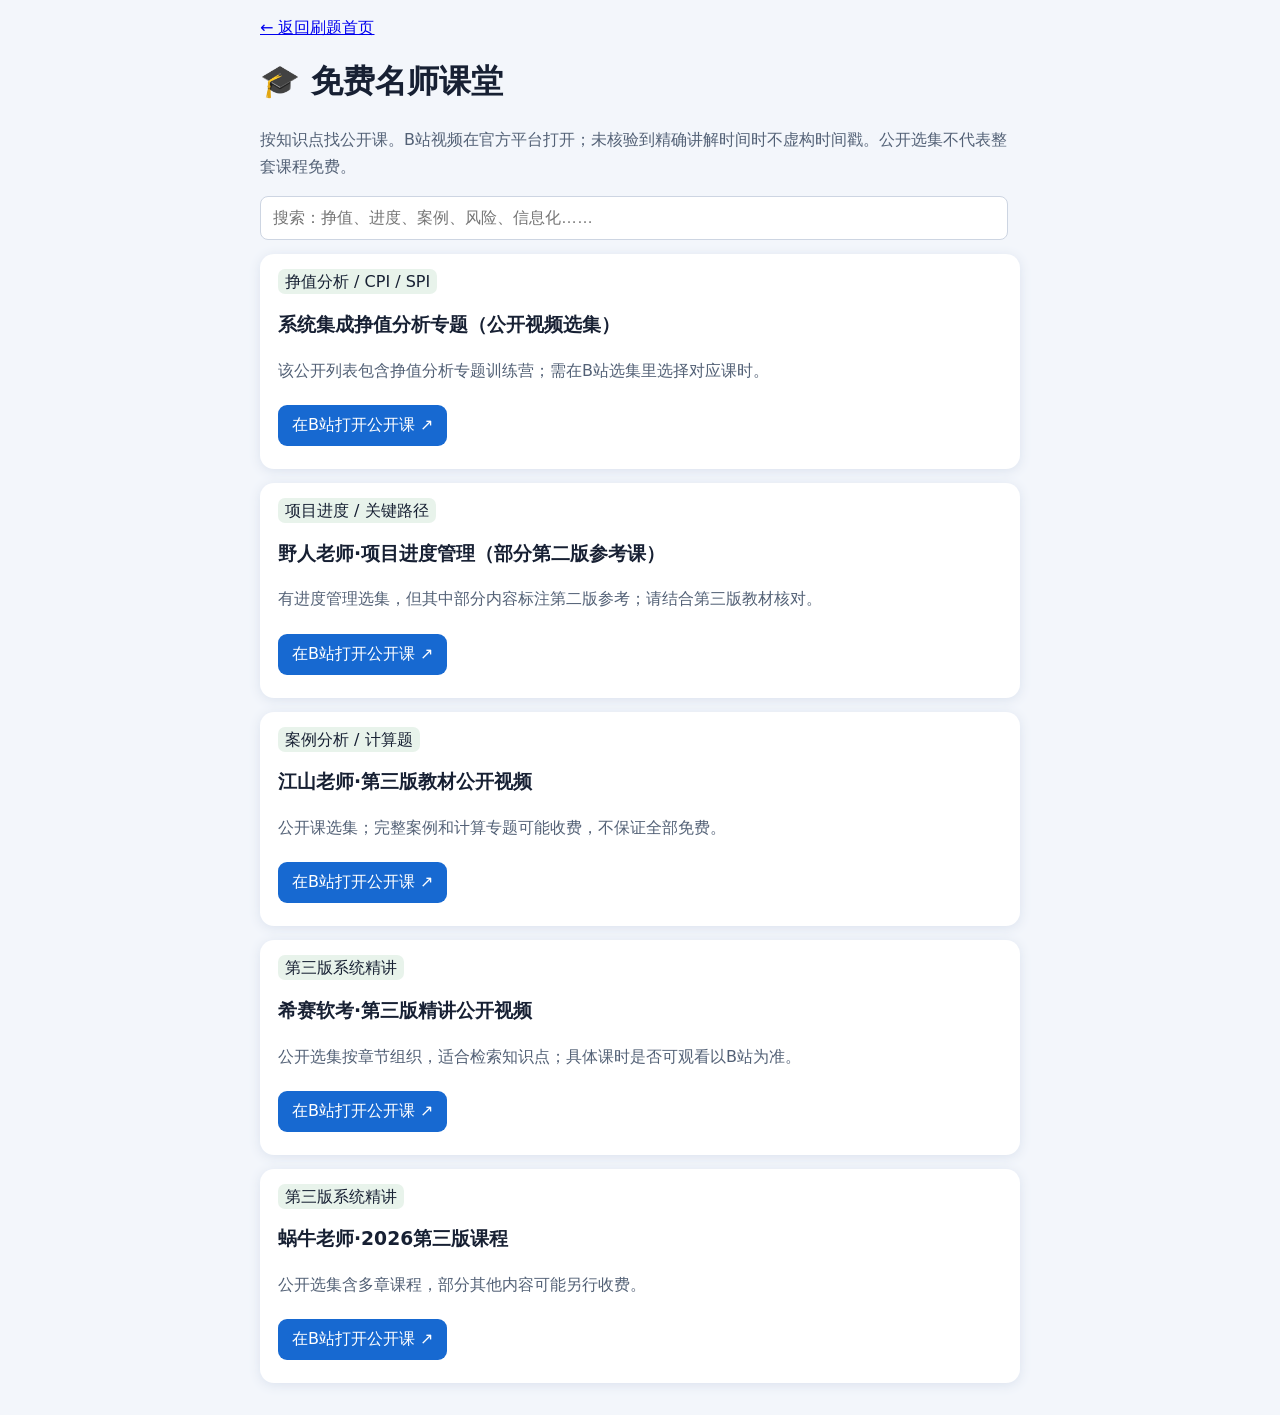
==== videos.html @ 8ff110ca "Add free teacher video learning hub with topic search" ====
<!doctype html><html lang="zh-CN"><head><meta charset="utf-8"><meta name="viewport" content="width=device-width,initial-scale=1"><title>免费名师课堂｜软考中项</title><style>body{font-family:system-ui;background:#f3f6fb;color:#172033;margin:0}main{max-width:760px;margin:auto;padding:18px}.card{background:white;border-radius:14px;padding:18px;margin:14px 0;box-shadow:0 2px 12px #dbe2ee}a.btn{display:inline-block;background:#1769d1;color:white;padding:10px 14px;border-radius:9px;text-decoration:none;margin:5px 6px 5px 0}small,p{line-height:1.7;color:#536176}.tag{background:#e8f3eb;padding:3px 7px;border-radius:7px}input{width:95%;padding:12px;border:1px solid #cdd5e2;border-radius:8px;font-size:16px}</style></head><body><main><a href="./">← 返回刷题首页</a><h1>🎓 免费名师课堂</h1><p>按知识点找公开课。B站视频在官方平台打开；未核验到精确讲解时间时不虚构时间戳。公开选集不代表整套课程免费。</p><input id="search" placeholder="搜索：挣值、进度、案例、风险、信息化……" oninput="render()"><div id="list"></div></main><script>
const videos=[
{t:'挣值分析 / CPI / SPI',n:'系统集成挣值分析专题（公开视频选集）',url:'https://www.bilibili.com/list/ml923041849',note:'该公开列表包含挣值分析专题训练营；需在B站选集里选择对应课时。',keys:'挣值 CPI SPI EV PV AC 成本 偏差'},
{t:'项目进度 / 关键路径',n:'野人老师·项目进度管理（部分第二版参考课）',url:'https://www.bilibili.com/video/BV1Gf421d799/',note:'有进度管理选集，但其中部分内容标注第二版参考；请结合第三版教材核对。',keys:'关键路径 进度 网络图 时差 PERT'},
{t:'案例分析 / 计算题',n:'江山老师·第三版教材公开视频',url:'https://www.bilibili.com/video/BV1y5411z7B1/',note:'公开课选集；完整案例和计算专题可能收费，不保证全部免费。',keys:'案例 计算 成本 进度'},
{t:'第三版系统精讲',n:'希赛软考·第三版精讲公开视频',url:'https://www.bilibili.com/video/BV1A7oeYUEzm/',note:'公开选集按章节组织，适合检索知识点；具体课时是否可观看以B站为准。',keys:'信息化 风险 采购 质量 范围 干系人 沟通 章节'},
{t:'第三版系统精讲',n:'蜗牛老师·2026第三版课程',url:'https://www.bilibili.com/video/BV124421D7vG/',note:'公开选集含多章课程，部分其他内容可能另行收费。',keys:'项目管理 范围 进度 成本 风险 采购 质量'}
];
function render(){let q=document.getElementById('search').value.trim().toLowerCase();document.getElementById('list').innerHTML=videos.filter(v=>(v.t+v.n+v.keys).toLowerCase().includes(q)).map(v=>'<div class="card"><span class="tag">'+v.t+'</span><h3>'+v.n+'</h3><p>'+v.note+'</p><a class="btn" target="_blank" rel="noopener noreferrer" href="'+v.url+'">在B站打开公开课 ↗</a></div>').join('')||'<p>暂未找到对应视频。请先使用题目文字解析，后续补充经核验的专题。</p>'}render();
</script></body></html>
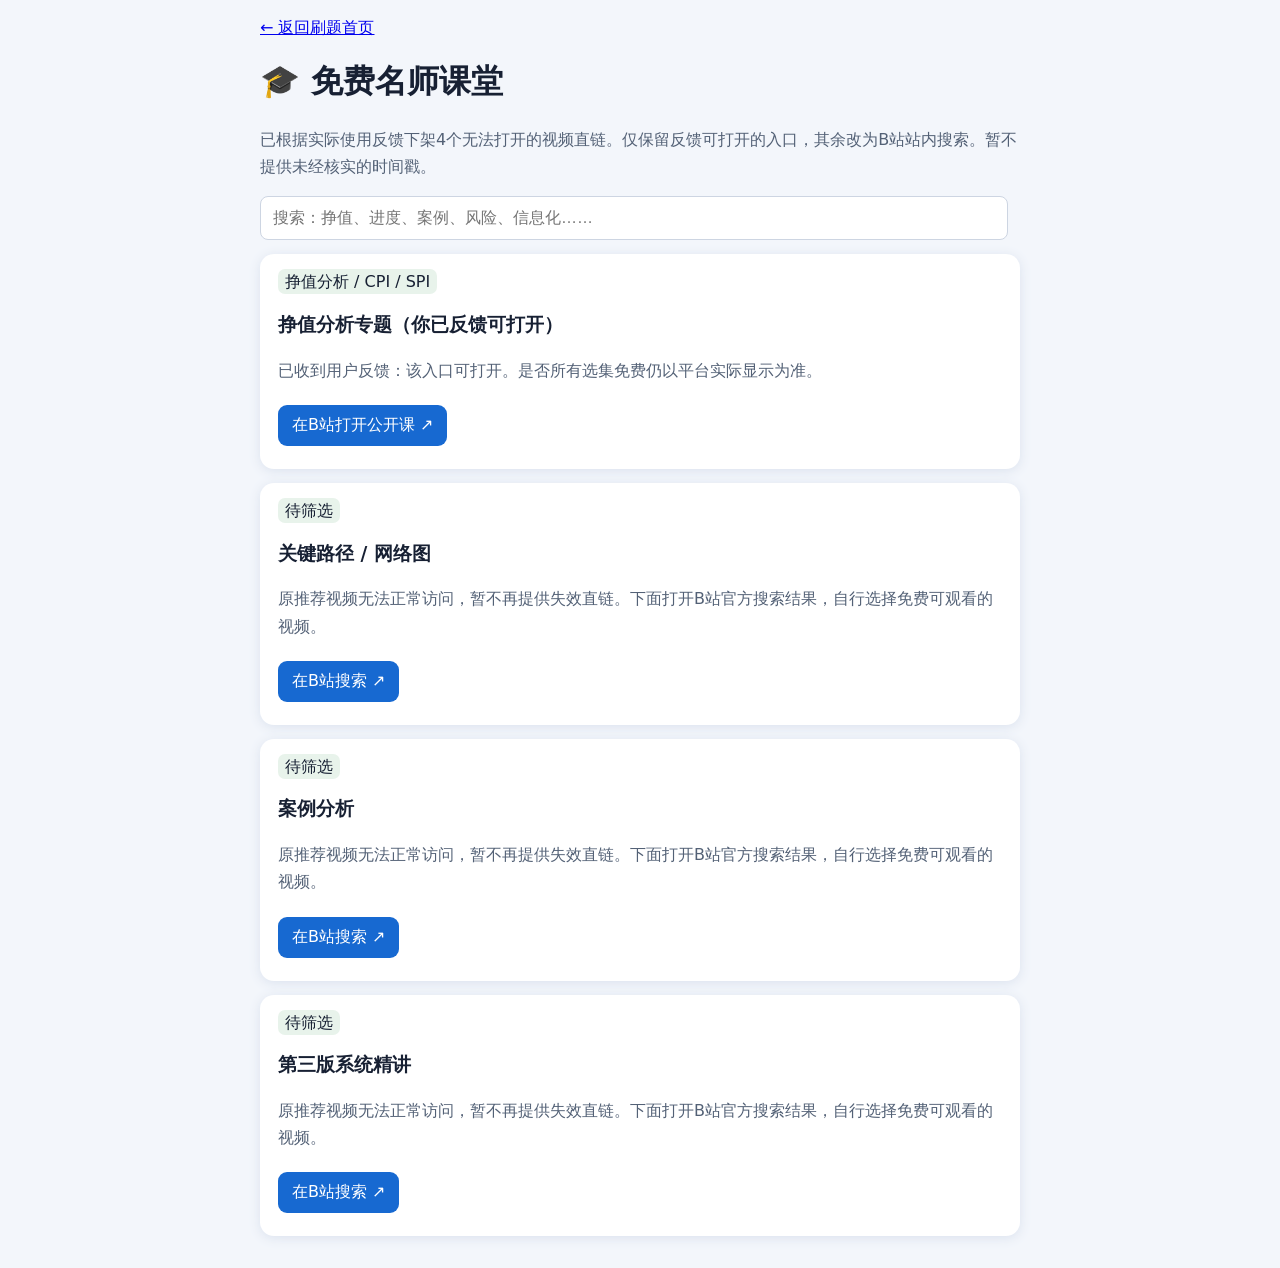
==== commit 231f007f: "Remove four inaccessible video links and provide topic search fallback" ====
--- a/videos.html
+++ b/videos.html
@@ -1,10 +1,12 @@
-<!doctype html><html lang="zh-CN"><head><meta charset="utf-8"><meta name="viewport" content="width=device-width,initial-scale=1"><title>免费名师课堂｜软考中项</title><style>body{font-family:system-ui;background:#f3f6fb;color:#172033;margin:0}main{max-width:760px;margin:auto;padding:18px}.card{background:white;border-radius:14px;padding:18px;margin:14px 0;box-shadow:0 2px 12px #dbe2ee}a.btn{display:inline-block;background:#1769d1;color:white;padding:10px 14px;border-radius:9px;text-decoration:none;margin:5px 6px 5px 0}small,p{line-height:1.7;color:#536176}.tag{background:#e8f3eb;padding:3px 7px;border-radius:7px}input{width:95%;padding:12px;border:1px solid #cdd5e2;border-radius:8px;font-size:16px}</style></head><body><main><a href="./">← 返回刷题首页</a><h1>🎓 免费名师课堂</h1><p>按知识点找公开课。B站视频在官方平台打开；未核验到精确讲解时间时不虚构时间戳。公开选集不代表整套课程免费。</p><input id="search" placeholder="搜索：挣值、进度、案例、风险、信息化……" oninput="render()"><div id="list"></div></main><script>
+<!doctype html><html lang="zh-CN"><head><meta charset="utf-8"><meta name="viewport" content="width=device-width,initial-scale=1"><title>免费名师课堂｜软考中项</title><style>body{font-family:system-ui;background:#f3f6fb;color:#172033;margin:0}main{max-width:760px;margin:auto;padding:18px}.card{background:white;border-radius:14px;padding:18px;margin:14px 0;box-shadow:0 2px 12px #dbe2ee}a.btn{display:inline-block;background:#1769d1;color:white;padding:10px 14px;border-radius:9px;text-decoration:none;margin:5px 6px 5px 0}small,p{line-height:1.7;color:#536176}.tag{background:#e8f3eb;padding:3px 7px;border-radius:7px}input{width:95%;padding:12px;border:1px solid #cdd5e2;border-radius:8px;font-size:16px}</style></head><body><main><a href="./">← 返回刷题首页</a><h1>🎓 免费名师课堂</h1><p>已根据实际使用反馈下架4个无法打开的视频直链。仅保留反馈可打开的入口，其余改为B站站内搜索。暂不提供未经核实的时间戳。</p><input id="search" placeholder="搜索：挣值、进度、案例、风险、信息化……" oninput="render()"><div id="list"></div></main><script>
 const videos=[
-{t:'挣值分析 / CPI / SPI',n:'系统集成挣值分析专题（公开视频选集）',url:'https://www.bilibili.com/list/ml923041849',note:'该公开列表包含挣值分析专题训练营；需在B站选集里选择对应课时。',keys:'挣值 CPI SPI EV PV AC 成本 偏差'},
-{t:'项目进度 / 关键路径',n:'野人老师·项目进度管理（部分第二版参考课）',url:'https://www.bilibili.com/video/BV1Gf421d799/',note:'有进度管理选集，但其中部分内容标注第二版参考；请结合第三版教材核对。',keys:'关键路径 进度 网络图 时差 PERT'},
-{t:'案例分析 / 计算题',n:'江山老师·第三版教材公开视频',url:'https://www.bilibili.com/video/BV1y5411z7B1/',note:'公开课选集；完整案例和计算专题可能收费，不保证全部免费。',keys:'案例 计算 成本 进度'},
-{t:'第三版系统精讲',n:'希赛软考·第三版精讲公开视频',url:'https://www.bilibili.com/video/BV1A7oeYUEzm/',note:'公开选集按章节组织，适合检索知识点；具体课时是否可观看以B站为准。',keys:'信息化 风险 采购 质量 范围 干系人 沟通 章节'},
-{t:'第三版系统精讲',n:'蜗牛老师·2026第三版课程',url:'https://www.bilibili.com/video/BV124421D7vG/',note:'公开选集含多章课程，部分其他内容可能另行收费。',keys:'项目管理 范围 进度 成本 风险 采购 质量'}
+{t:'挣值分析 / CPI / SPI',n:'挣值分析专题（你已反馈可打开）',url:'https://www.bilibili.com/list/ml923041849',note:'已收到用户反馈：该入口可打开。是否所有选集免费仍以平台实际显示为准。',keys:'挣值 CPI SPI EV PV AC 成本 偏差'}
 ];
-function render(){let q=document.getElementById('search').value.trim().toLowerCase();document.getElementById('list').innerHTML=videos.filter(v=>(v.t+v.n+v.keys).toLowerCase().includes(q)).map(v=>'<div class="card"><span class="tag">'+v.t+'</span><h3>'+v.n+'</h3><p>'+v.note+'</p><a class="btn" target="_blank" rel="noopener noreferrer" href="'+v.url+'">在B站打开公开课 ↗</a></div>').join('')||'<p>暂未找到对应视频。请先使用题目文字解析，后续补充经核验的专题。</p>'}render();
+const searches=[
+{t:'关键路径 / 网络图',q:'系统集成项目管理工程师 第三版 关键路径 计算 免费讲解'},
+{t:'案例分析',q:'系统集成项目管理工程师 第三版 案例分析 免费课程'},
+{t:'第三版系统精讲',q:'系统集成项目管理工程师 第三版 免费精讲'}
+];
+function searchCards(q){return searches.filter(x=>(x.t+x.q).toLowerCase().includes(q)).map(x=>'<div class="card"><span class="tag">待筛选</span><h3>'+x.t+'</h3><p>原推荐视频无法正常访问，暂不再提供失效直链。下面打开B站官方搜索结果，自行选择免费可观看的视频。</p><a class="btn" target="_blank" rel="noopener noreferrer" href="https://search.bilibili.com/all?keyword='+encodeURIComponent(x.q)+'">在B站搜索 ↗</a></div>').join('')}
+function render(){let q=document.getElementById('search').value.trim().toLowerCase();document.getElementById('list').innerHTML=videos.filter(v=>(v.t+v.n+v.keys).toLowerCase().includes(q)).map(v=>'<div class="card"><span class="tag">'+v.t+'</span><h3>'+v.n+'</h3><p>'+v.note+'</p><a class="btn" target="_blank" rel="noopener noreferrer" href="'+v.url+'">在B站打开公开课 ↗</a></div>').join('')+searchCards(q)||'<p>暂无匹配资源，请使用题目文字解析。</p>'}render();
 </script></body></html>
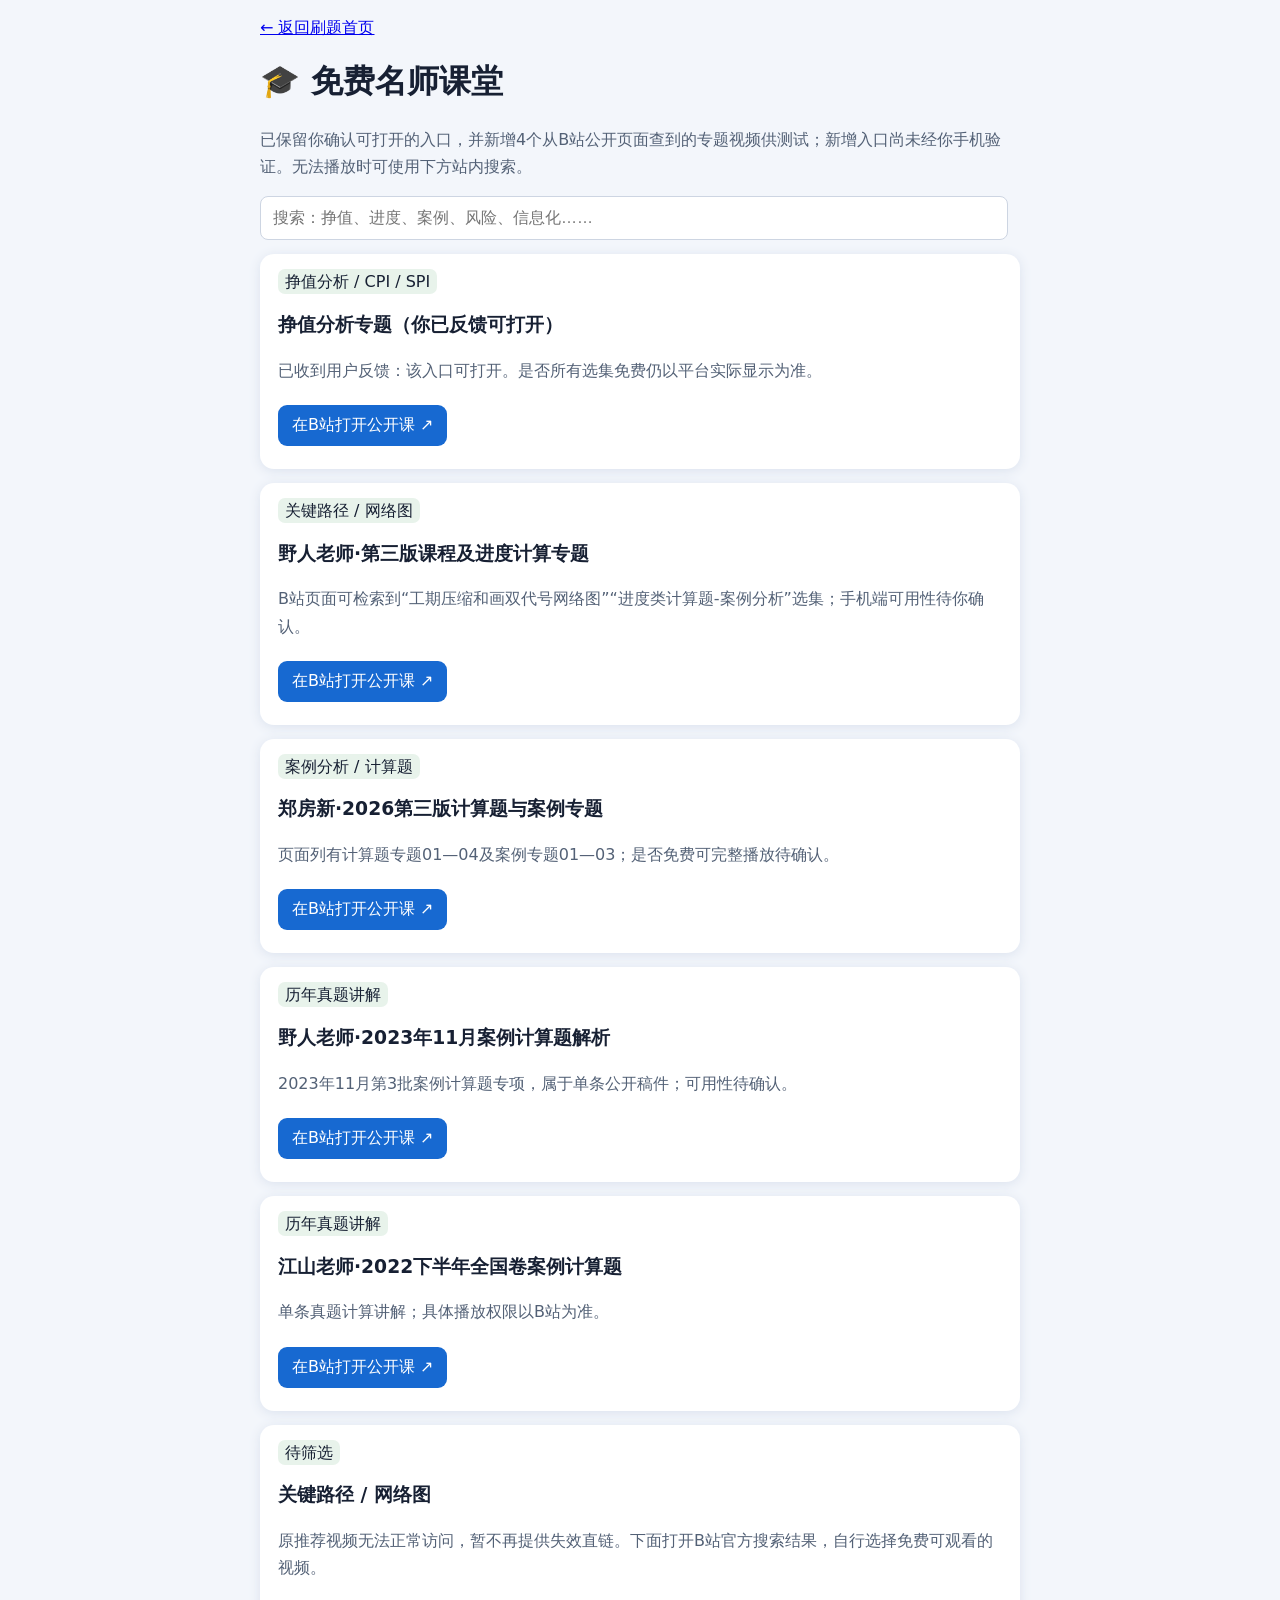
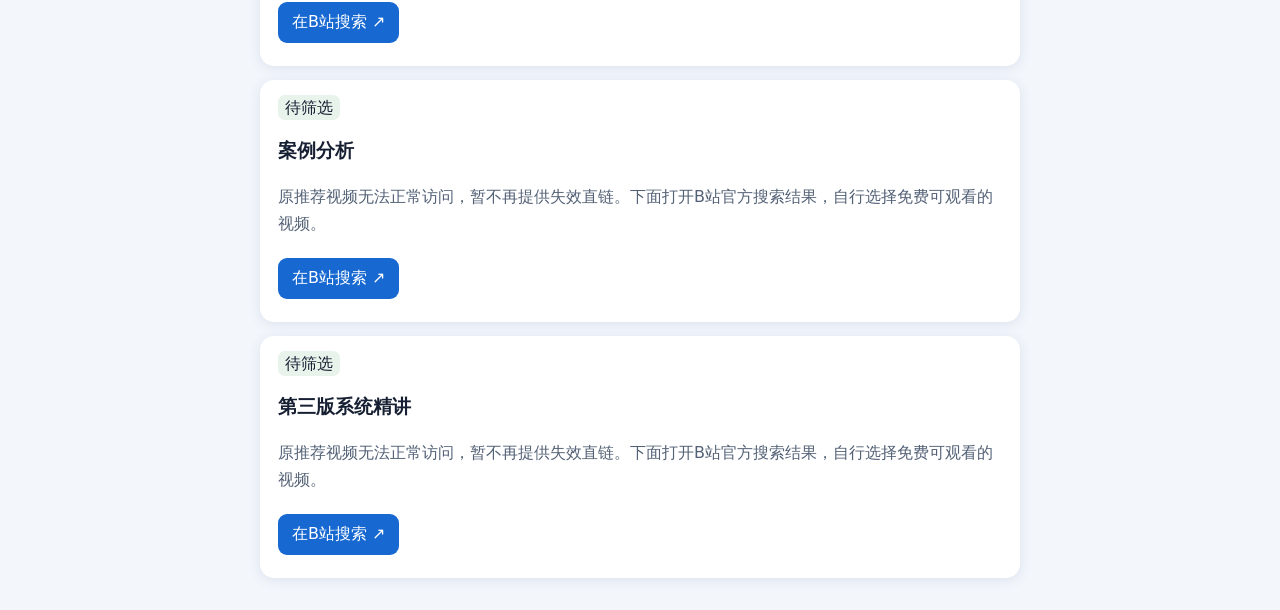
==== commit 81c5f08d: "Add sourced topic-specific exam videos with clear verification labels" ====
--- a/videos.html
+++ b/videos.html
@@ -1,6 +1,10 @@
-<!doctype html><html lang="zh-CN"><head><meta charset="utf-8"><meta name="viewport" content="width=device-width,initial-scale=1"><title>免费名师课堂｜软考中项</title><style>body{font-family:system-ui;background:#f3f6fb;color:#172033;margin:0}main{max-width:760px;margin:auto;padding:18px}.card{background:white;border-radius:14px;padding:18px;margin:14px 0;box-shadow:0 2px 12px #dbe2ee}a.btn{display:inline-block;background:#1769d1;color:white;padding:10px 14px;border-radius:9px;text-decoration:none;margin:5px 6px 5px 0}small,p{line-height:1.7;color:#536176}.tag{background:#e8f3eb;padding:3px 7px;border-radius:7px}input{width:95%;padding:12px;border:1px solid #cdd5e2;border-radius:8px;font-size:16px}</style></head><body><main><a href="./">← 返回刷题首页</a><h1>🎓 免费名师课堂</h1><p>已根据实际使用反馈下架4个无法打开的视频直链。仅保留反馈可打开的入口，其余改为B站站内搜索。暂不提供未经核实的时间戳。</p><input id="search" placeholder="搜索：挣值、进度、案例、风险、信息化……" oninput="render()"><div id="list"></div></main><script>
+<!doctype html><html lang="zh-CN"><head><meta charset="utf-8"><meta name="viewport" content="width=device-width,initial-scale=1"><title>免费名师课堂｜软考中项</title><style>body{font-family:system-ui;background:#f3f6fb;color:#172033;margin:0}main{max-width:760px;margin:auto;padding:18px}.card{background:white;border-radius:14px;padding:18px;margin:14px 0;box-shadow:0 2px 12px #dbe2ee}a.btn{display:inline-block;background:#1769d1;color:white;padding:10px 14px;border-radius:9px;text-decoration:none;margin:5px 6px 5px 0}small,p{line-height:1.7;color:#536176}.tag{background:#e8f3eb;padding:3px 7px;border-radius:7px}input{width:95%;padding:12px;border:1px solid #cdd5e2;border-radius:8px;font-size:16px}</style></head><body><main><a href="./">← 返回刷题首页</a><h1>🎓 免费名师课堂</h1><p>已保留你确认可打开的入口，并新增4个从B站公开页面查到的专题视频供测试；新增入口尚未经你手机验证。无法播放时可使用下方站内搜索。</p><input id="search" placeholder="搜索：挣值、进度、案例、风险、信息化……" oninput="render()"><div id="list"></div></main><script>
 const videos=[
 {t:'挣值分析 / CPI / SPI',n:'挣值分析专题（你已反馈可打开）',url:'https://www.bilibili.com/list/ml923041849',note:'已收到用户反馈：该入口可打开。是否所有选集免费仍以平台实际显示为准。',keys:'挣值 CPI SPI EV PV AC 成本 偏差'}
+ ,{t:'关键路径 / 网络图',n:'野人老师·第三版课程及进度计算专题',url:'https://www.bilibili.com/video/BV1hK411A7KC/',note:'B站页面可检索到“工期压缩和画双代号网络图”“进度类计算题-案例分析”选集；手机端可用性待你确认。',keys:'关键路径 进度 网络图 时差 PERT'},
+{t:'案例分析 / 计算题',n:'郑房新·2026第三版计算题与案例专题',url:'https://www.bilibili.com/video/BV1RS4y187So/',note:'页面列有计算题专题01—04及案例专题01—03；是否免费可完整播放待确认。',keys:'案例 计算 挣值 关键路径'},
+{t:'历年真题讲解',n:'野人老师·2023年11月案例计算题解析',url:'https://www.bilibili.com/video/BV1rB4y1d7HL',note:'2023年11月第3批案例计算题专项，属于单条公开稿件；可用性待确认。',keys:'案例 计算 真题 2023'},
+{t:'历年真题讲解',n:'江山老师·2022下半年全国卷案例计算题',url:'https://www.bilibili.com/video/BV1bD4y1x7UA/',note:'单条真题计算讲解；具体播放权限以B站为准。',keys:'案例 计算 真题 2022 全国卷'}
 ];
 const searches=[
 {t:'关键路径 / 网络图',q:'系统集成项目管理工程师 第三版 关键路径 计算 免费讲解'},
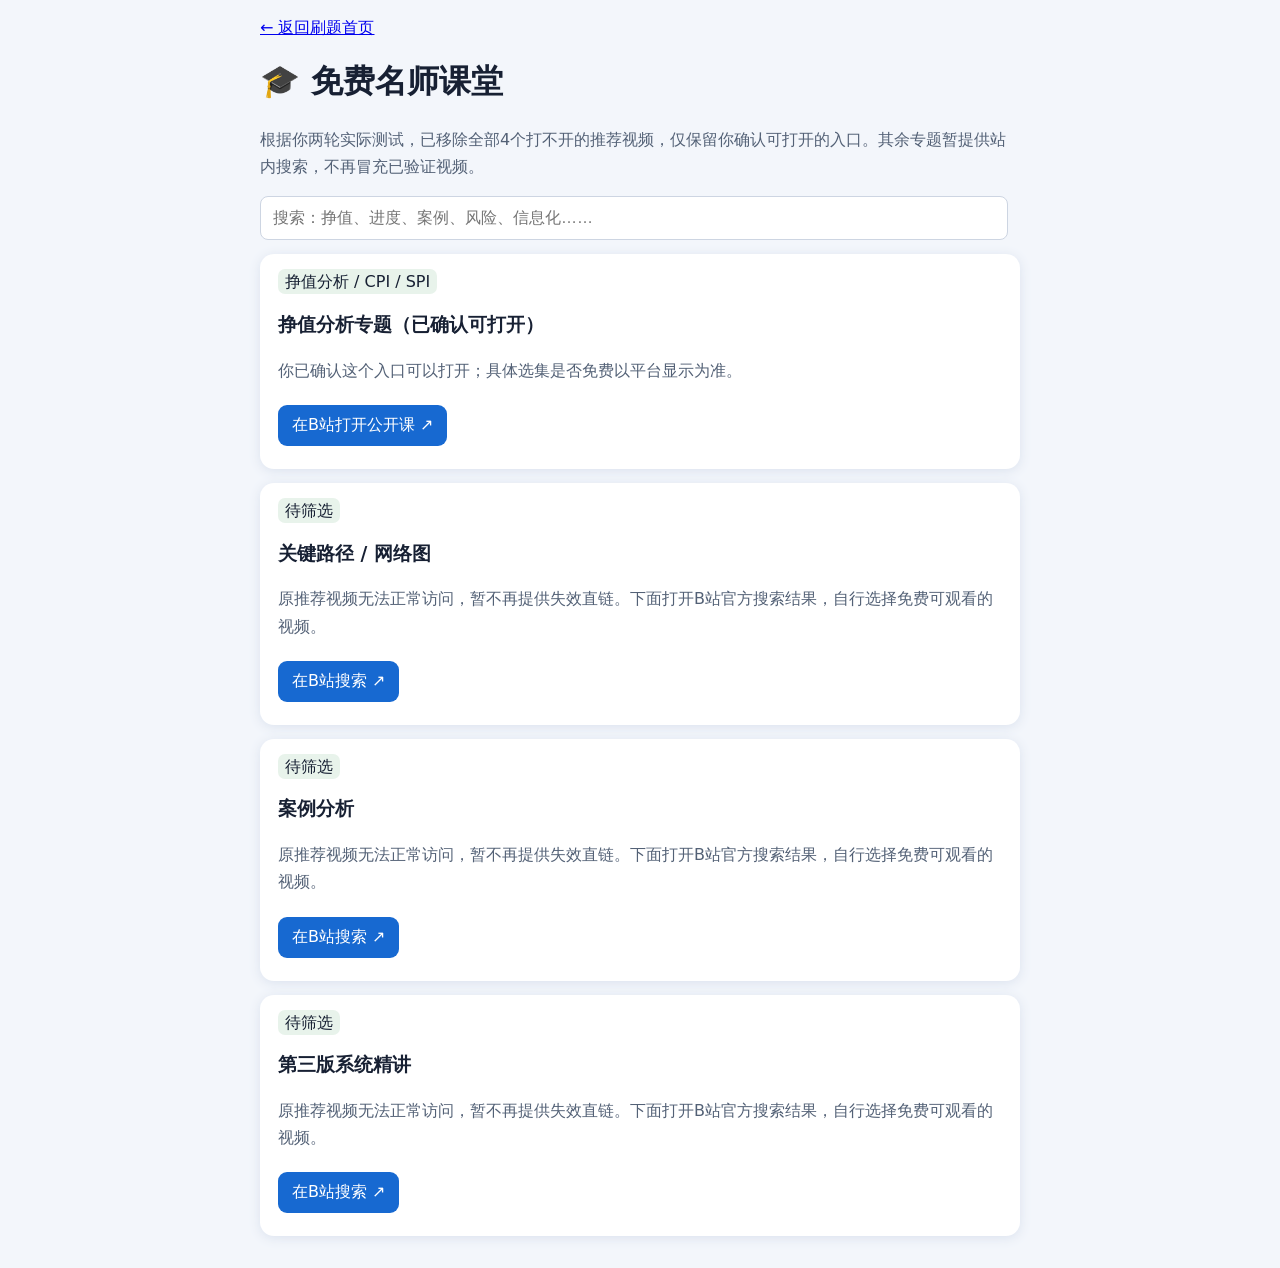
==== commit 008d10fd: "Remove four repeatedly inaccessible videos; retain only user-verified entry" ====
--- a/videos.html
+++ b/videos.html
@@ -1,11 +1,5 @@
-<!doctype html><html lang="zh-CN"><head><meta charset="utf-8"><meta name="viewport" content="width=device-width,initial-scale=1"><title>免费名师课堂｜软考中项</title><style>body{font-family:system-ui;background:#f3f6fb;color:#172033;margin:0}main{max-width:760px;margin:auto;padding:18px}.card{background:white;border-radius:14px;padding:18px;margin:14px 0;box-shadow:0 2px 12px #dbe2ee}a.btn{display:inline-block;background:#1769d1;color:white;padding:10px 14px;border-radius:9px;text-decoration:none;margin:5px 6px 5px 0}small,p{line-height:1.7;color:#536176}.tag{background:#e8f3eb;padding:3px 7px;border-radius:7px}input{width:95%;padding:12px;border:1px solid #cdd5e2;border-radius:8px;font-size:16px}</style></head><body><main><a href="./">← 返回刷题首页</a><h1>🎓 免费名师课堂</h1><p>已保留你确认可打开的入口，并新增4个从B站公开页面查到的专题视频供测试；新增入口尚未经你手机验证。无法播放时可使用下方站内搜索。</p><input id="search" placeholder="搜索：挣值、进度、案例、风险、信息化……" oninput="render()"><div id="list"></div></main><script>
-const videos=[
-{t:'挣值分析 / CPI / SPI',n:'挣值分析专题（你已反馈可打开）',url:'https://www.bilibili.com/list/ml923041849',note:'已收到用户反馈：该入口可打开。是否所有选集免费仍以平台实际显示为准。',keys:'挣值 CPI SPI EV PV AC 成本 偏差'}
- ,{t:'关键路径 / 网络图',n:'野人老师·第三版课程及进度计算专题',url:'https://www.bilibili.com/video/BV1hK411A7KC/',note:'B站页面可检索到“工期压缩和画双代号网络图”“进度类计算题-案例分析”选集；手机端可用性待你确认。',keys:'关键路径 进度 网络图 时差 PERT'},
-{t:'案例分析 / 计算题',n:'郑房新·2026第三版计算题与案例专题',url:'https://www.bilibili.com/video/BV1RS4y187So/',note:'页面列有计算题专题01—04及案例专题01—03；是否免费可完整播放待确认。',keys:'案例 计算 挣值 关键路径'},
-{t:'历年真题讲解',n:'野人老师·2023年11月案例计算题解析',url:'https://www.bilibili.com/video/BV1rB4y1d7HL',note:'2023年11月第3批案例计算题专项，属于单条公开稿件；可用性待确认。',keys:'案例 计算 真题 2023'},
-{t:'历年真题讲解',n:'江山老师·2022下半年全国卷案例计算题',url:'https://www.bilibili.com/video/BV1bD4y1x7UA/',note:'单条真题计算讲解；具体播放权限以B站为准。',keys:'案例 计算 真题 2022 全国卷'}
-];
+<!doctype html><html lang="zh-CN"><head><meta charset="utf-8"><meta name="viewport" content="width=device-width,initial-scale=1"><title>免费名师课堂｜软考中项</title><style>body{font-family:system-ui;background:#f3f6fb;color:#172033;margin:0}main{max-width:760px;margin:auto;padding:18px}.card{background:white;border-radius:14px;padding:18px;margin:14px 0;box-shadow:0 2px 12px #dbe2ee}a.btn{display:inline-block;background:#1769d1;color:white;padding:10px 14px;border-radius:9px;text-decoration:none;margin:5px 6px 5px 0}small,p{line-height:1.7;color:#536176}.tag{background:#e8f3eb;padding:3px 7px;border-radius:7px}input{width:95%;padding:12px;border:1px solid #cdd5e2;border-radius:8px;font-size:16px}</style></head><body><main><a href="./">← 返回刷题首页</a><h1>🎓 免费名师课堂</h1><p>根据你两轮实际测试，已移除全部4个打不开的推荐视频，仅保留你确认可打开的入口。其余专题暂提供站内搜索，不再冒充已验证视频。</p><input id="search" placeholder="搜索：挣值、进度、案例、风险、信息化……" oninput="render()"><div id="list"></div></main><script>
+const videos=[{t:'挣值分析 / CPI / SPI',n:'挣值分析专题（已确认可打开）',url:'https://www.bilibili.com/list/ml923041849',note:'你已确认这个入口可以打开；具体选集是否免费以平台显示为准。',keys:'挣值 CPI SPI EV PV AC 成本 偏差'}];
 const searches=[
 {t:'关键路径 / 网络图',q:'系统集成项目管理工程师 第三版 关键路径 计算 免费讲解'},
 {t:'案例分析',q:'系统集成项目管理工程师 第三版 案例分析 免费课程'},
